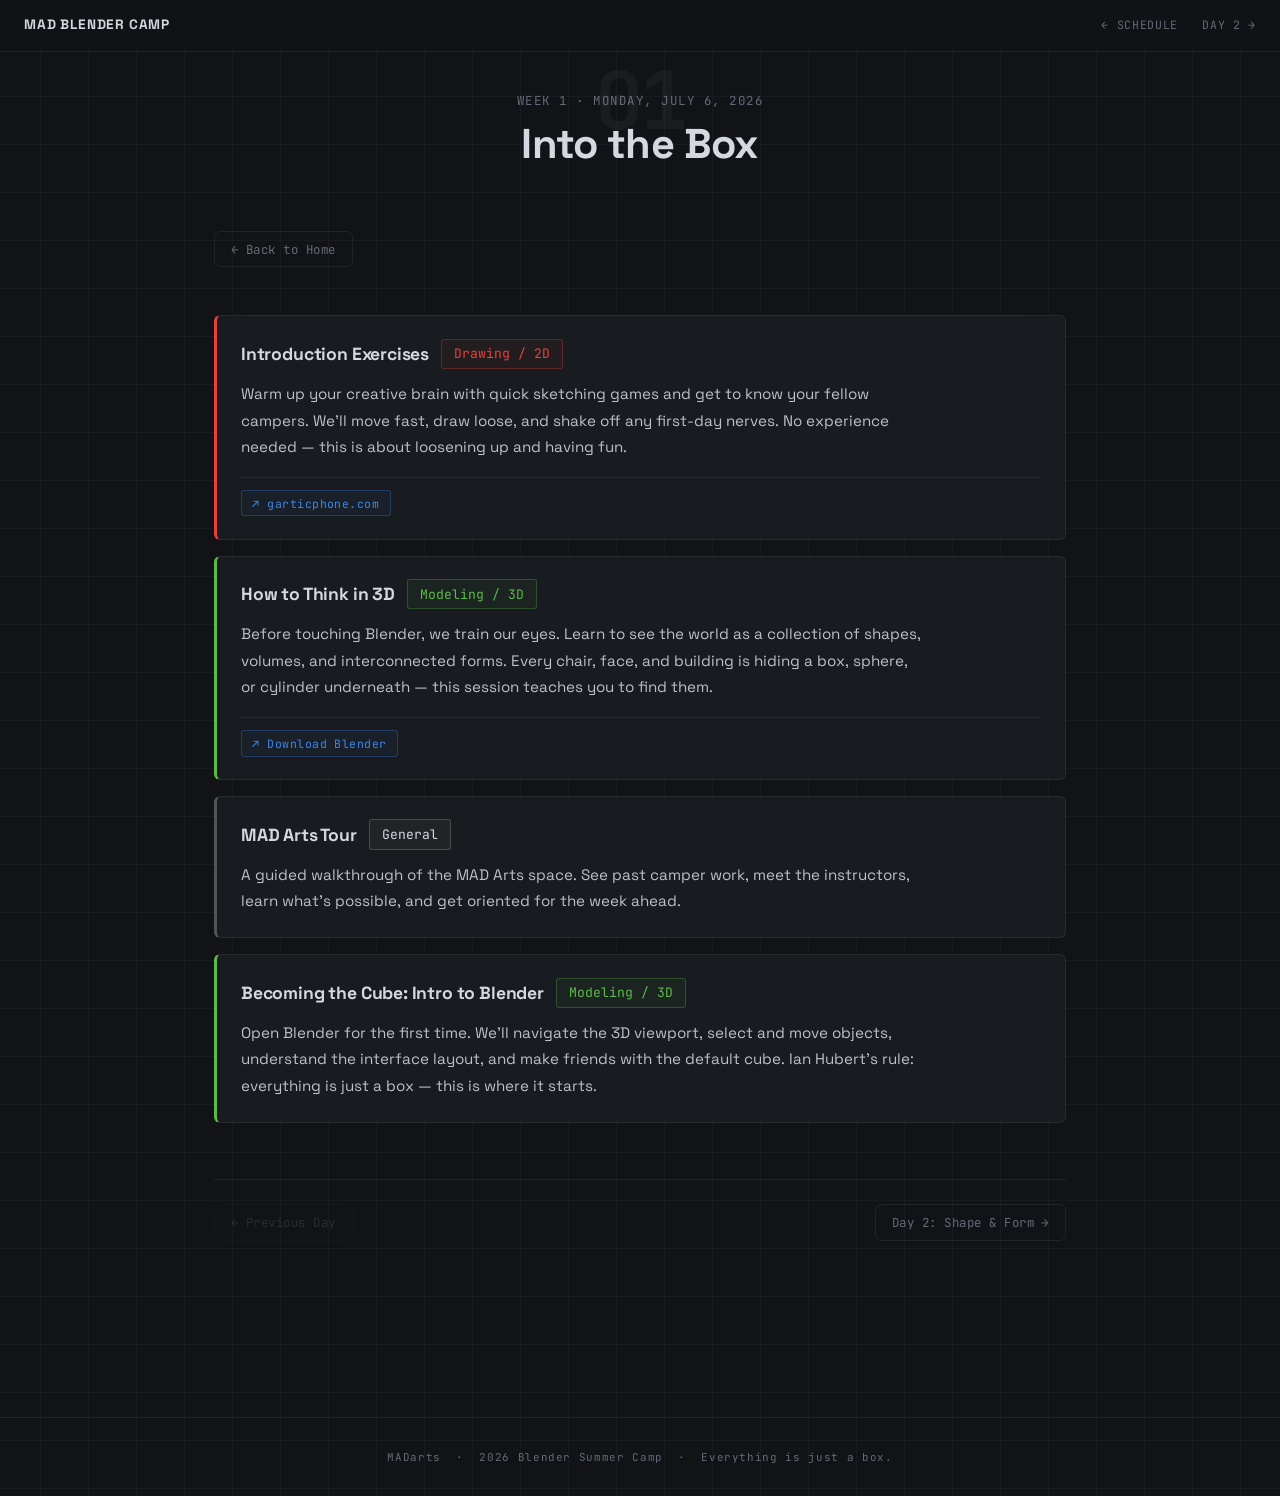
==== day1.html @ 5ea7b48e "Remove header rule, add resource links to day 1 - Remove border-bottom from day-header (was showing " ====
<!DOCTYPE html>
<html lang="en">
<head>
  <meta charset="UTF-8" />
  <meta name="viewport" content="width=device-width, initial-scale=1.0" />
  <title>Day 1 — Into the Box · MAD Blender Camp 2026</title>
  <link rel="preconnect" href="https://fonts.googleapis.com">
  <link rel="preconnect" href="https://fonts.gstatic.com" crossorigin>
  <link rel="stylesheet" href="https://fonts.googleapis.com/css2?family=Space+Grotesk:wght@400;600;700&family=JetBrains+Mono:wght@400;600&display=swap">
  <link rel="stylesheet" href="style.css">
</head>
<body>

<nav>
  <a href="index.html" class="nav-brand">MAD Blender Camp</a>
  <a href="index.html#week1">← Schedule</a>
  <a href="day2.html">Day 2 →</a>
</nav>

<header class="day-header">
  <span class="day-num" aria-hidden="true">01</span>
  <p class="hud-label">Week 1 · Monday, July 6, 2026</p>
  <h1>Into the Box</h1>
</header>

<main>
  <a href="index.html" class="back-btn">← Back to Home</a>
  <div class="session-list">

    <article class="session-detail drawing">
      <div class="session-detail-top">
        <h2 class="session-detail-title">Introduction Exercises</h2>
        <span class="session drawing">Drawing / 2D</span>
      </div>
      <p class="session-detail-desc">
        Warm up your creative brain with quick sketching games and get to know your fellow campers. We'll move fast, draw loose, and shake off any first-day nerves. No experience needed — this is about loosening up and having fun.
      </p>
      <div class="session-links">
        <a href="https://garticphone.com/" target="_blank" rel="noopener noreferrer" class="session-link">↗ garticphone.com</a>
      </div>
    </article>

    <article class="session-detail modeling">
      <div class="session-detail-top">
        <h2 class="session-detail-title">How to Think in 3D</h2>
        <span class="session modeling">Modeling / 3D</span>
      </div>
      <p class="session-detail-desc">
        Before touching Blender, we train our eyes. Learn to see the world as a collection of shapes, volumes, and interconnected forms. Every chair, face, and building is hiding a box, sphere, or cylinder underneath — this session teaches you to find them.
      </p>
      <div class="session-links">
        <a href="https://blender.org/" target="_blank" rel="noopener noreferrer" class="session-link">↗ Download Blender</a>
      </div>
    </article>

    <article class="session-detail other">
      <div class="session-detail-top">
        <h2 class="session-detail-title">MAD Arts Tour</h2>
        <span class="session other">General</span>
      </div>
      <p class="session-detail-desc">
        A guided walkthrough of the MAD Arts space. See past camper work, meet the instructors, learn what's possible, and get oriented for the week ahead.
      </p>
    </article>

    <article class="session-detail modeling">
      <div class="session-detail-top">
        <h2 class="session-detail-title">Becoming the Cube: Intro to Blender</h2>
        <span class="session modeling">Modeling / 3D</span>
      </div>
      <p class="session-detail-desc">
        Open Blender for the first time. We'll navigate the 3D viewport, select and move objects, understand the interface layout, and make friends with the default cube. Ian Hubert's rule: everything is just a box — this is where it starts.
      </p>
    </article>

  </div>

  <div class="day-pagination" aria-label="Day navigation">
    <span class="pg-disabled">← Previous Day</span>
    <a href="day2.html">Day 2: Shape &amp; Form →</a>
  </div>
</main>

<footer>
  MADarts &nbsp;·&nbsp; 2026 Blender Summer Camp &nbsp;·&nbsp; Everything is just a box.
</footer>

</body>
</html>
---- style.css ----
/* ── Design tokens ─────────────────────────────────────────────── */
:root {
  --bg:      #111316;
  --surface: #181b1f;
  --border:  rgba(255,255,255,0.07);
  --text:    #d4d8e0;
  --muted:   #636a78;

  /* Blender axis gizmo colors */
  --x: #e8403a;   /* red   — Drawing / 2D  */
  --y: #5cba47;   /* green — Modeling / 3D */
  --z: #3a86e8;   /* blue  — Animation     */

  --nav-h:  52px;
  --radius: 6px;
  --mono:    'JetBrains Mono', 'Courier New', monospace;
  --display: 'Space Grotesk', system-ui, sans-serif;
}

/* ── Page fade-in ──────────────────────────────────────────────── */
@keyframes page-fade-in {
  from { opacity: 0; transform: translateY(8px); }
  to   { opacity: 1; transform: translateY(0);   }
}

/* ── Reset ─────────────────────────────────────────────────────── */
*, *::before, *::after { box-sizing: border-box; margin: 0; padding: 0; }
html { scroll-behavior: smooth; }
body {
  font-family: var(--display);
  background: var(--bg);
  color: var(--text);
  min-height: 100vh;
  background-image:
    linear-gradient(rgba(255,255,255,0.03) 1px, transparent 1px),
    linear-gradient(90deg, rgba(255,255,255,0.03) 1px, transparent 1px);
  background-size: 48px 48px;
  background-position: center top;
  animation: page-fade-in 0.35s ease both;
}
@media (prefers-reduced-motion: reduce) {
  html { scroll-behavior: auto; }
  body { animation: none; }
}

/* ── Sticky nav ────────────────────────────────────────────────── */
nav {
  position: sticky;
  top: 0;
  z-index: 100;
  height: var(--nav-h);
  background: rgba(17,19,22,0.92);
  backdrop-filter: blur(10px);
  -webkit-backdrop-filter: blur(10px);
  border-bottom: 1px solid var(--border);
  display: flex;
  align-items: center;
  padding: 0 max(1.5rem, env(safe-area-inset-right));
  gap: 1.5rem;
  overflow-x: auto;
}
nav a {
  font-family: var(--mono);
  font-size: 0.72rem;
  letter-spacing: 0.06em;
  text-transform: uppercase;
  color: var(--muted);
  text-decoration: none;
  white-space: nowrap;
  padding: 4px 0;
  border-bottom: 2px solid transparent;
  transition: color 0.15s, border-color 0.15s;
}
nav a:hover, nav a:focus-visible { color: var(--text); outline: none; }
nav a:focus-visible { border-bottom-color: var(--z); }
nav .nav-brand {
  font-family: var(--display);
  font-weight: 700;
  font-size: 0.85rem;
  color: var(--text);
  margin-right: auto;
  white-space: nowrap;
  text-decoration: none;
}

/* ── Layout wrapper ────────────────────────────────────────────── */
main {
  max-width: 900px;
  margin: 0 auto;
  padding: 0 1.5rem 6rem;
}

/* ── HUD label ─────────────────────────────────────────────────── */
.hud-label {
  font-family: var(--mono);
  font-size: 0.78rem;
  letter-spacing: 0.12em;
  text-transform: uppercase;
  color: var(--muted);
}

/* ── INDEX: Hero / Header ──────────────────────────────────────── */
header.index-header {
  display: flex;
  flex-direction: column;
  align-items: center;
  text-align: center;
  padding: 2rem 1rem 3rem;
  gap: 1.25rem;
}
h1 {
  font-family: var(--display);
  font-size: clamp(1.8rem, 5vw, 3rem);
  font-weight: 700;
  line-height: 1.1;
  letter-spacing: -0.02em;
}
h1 span.accent-x { color: var(--x); }
h1 span.accent-y { color: var(--y); }
h1 span.accent-z { color: var(--z); }

/* ── Wireframe cube ────────────────────────────────────────────── */
.cube-wrap {
  width: 88px;
  height: 88px;
  perspective: 280px;
  margin: 0 0 2rem 0;
}
.cube {
  width: 100%;
  height: 100%;
  transform-style: preserve-3d;
  animation: spin-cube 8s linear infinite;
}
@media (prefers-reduced-motion: reduce) {
  .cube { animation: none; transform: rotateX(-20deg) rotateY(30deg); }
}
@keyframes spin-cube {
  0%   { transform: rotateX(-20deg) rotateY(0deg); }
  100% { transform: rotateX(-20deg) rotateY(360deg); }
}
.face {
  position: absolute;
  width: 100%;
  height: 100%;
  border: 3px solid;
  background: transparent;
}
.face-front  { transform: translateZ(44px);              border-color: rgba(58,134,232,0.85); }
.face-back   { transform: translateZ(-44px) rotateY(180deg); border-color: rgba(58,134,232,0.5);  }
.face-left   { transform: translateX(-44px) rotateY(-90deg); border-color: rgba(232,64,58,0.85);  }
.face-right  { transform: translateX(44px)  rotateY(90deg);  border-color: rgba(232,64,58,0.5);   }
.face-top    { transform: translateY(-44px) rotateX(90deg);  border-color: rgba(92,186,71,0.85);  }
.face-bottom { transform: translateY(44px)  rotateX(-90deg); border-color: rgba(92,186,71,0.5);   }

/* ── Legend / axis key ─────────────────────────────────────────── */
.legend {
  display: flex;
  gap: 1.25rem;
  flex-wrap: wrap;
  justify-content: center;
  margin-top: 0.5rem;
}
.legend-item {
  display: flex;
  align-items: center;
  gap: 0.4rem;
  font-family: var(--mono);
  font-size: 0.68rem;
  letter-spacing: 0.06em;
  color: var(--muted);
}
.dot { width: 8px; height: 8px; border-radius: 50%; flex-shrink: 0; }
.dot-x { background: var(--x); }
.dot-y { background: var(--y); }
.dot-z { background: var(--z); }
.dot-w { background: var(--text); }

/* ── Sections ──────────────────────────────────────────────────── */
section {
  scroll-margin-top: calc(var(--nav-h) + 1rem);
  margin-top: 3.5rem;
}
.section-header {
  display: flex;
  align-items: baseline;
  gap: 1rem;
  margin-bottom: 1.5rem;
  border-bottom: 1px solid var(--border);
  padding-bottom: 0.75rem;
}
.section-header h2 {
  font-size: 1.5rem;
  font-weight: 700;
  letter-spacing: -0.01em;
}
.section-header .hud-label { margin-left: auto; }

/* ── Important links ───────────────────────────────────────────── */
.links-grid {
  display: grid;
  grid-template-columns: repeat(auto-fill, minmax(180px, 1fr));
  gap: 0.75rem;
}
.link-card {
  display: flex;
  flex-direction: column;
  gap: 0.3rem;
  padding: 1rem 1.1rem;
  background: var(--surface);
  border: 1px solid var(--border);
  border-radius: var(--radius);
  text-decoration: none;
  color: var(--text);
  transition: border-color 0.15s, transform 0.15s;
}
.link-card:hover { border-color: rgba(255,255,255,0.18); transform: translateY(-2px); }
.link-card:focus-visible { outline: 2px solid var(--z); outline-offset: 2px; }
.link-card .link-icon  { font-size: 1.3rem; line-height: 1; }
.link-card .link-title { font-size: 1rem; font-weight: 600; }
.link-card .link-desc  { font-family: var(--mono); font-size: 0.75rem; color: var(--muted); letter-spacing: 0.04em; }

/* ── Day list (index) ──────────────────────────────────────────── */
.days-list {
  counter-reset: day-counter;
  display: flex;
  flex-direction: column;
  gap: 1rem;
  list-style: none;
}
.day-block {
  counter-increment: day-counter;
  background: var(--surface);
  border: 1px solid var(--border);
  border-radius: var(--radius);
  position: relative;
  overflow: hidden;
  transition: border-color 0.2s, transform 0.2s;
}
.day-block:hover {
  border-color: rgba(255,255,255,0.22);
  transform: translateY(-2px);
}
.day-block::before {
  content: counter(day-counter, decimal-leading-zero);
  position: absolute;
  right: 1.1rem;
  top: 1rem;
  font-family: var(--mono);
  font-size: 2rem;
  font-weight: 600;
  color: rgba(255,255,255,0.04);
  line-height: 1;
  pointer-events: none;
  z-index: 0;
}
.day-block::after {
  content: '';
  position: absolute;
  left: 0; top: 0; bottom: 0;
  width: 3px;
  background: var(--border);
}

/* ── Day card link ─────────────────────────────────────────────── */
.day-card-link {
  display: block;
  padding: 1.1rem 1.25rem;
  color: inherit;
  text-decoration: none;
  position: relative;
  z-index: 1;
}
.day-meta {
  font-family: var(--mono);
  font-size: 0.8rem;
  letter-spacing: 0.08em;
  color: var(--muted);
  text-transform: uppercase;
  margin-bottom: 0.5rem;
}
.day-title {
  font-size: 1.2rem;
  font-weight: 700;
  margin-bottom: 0.9rem;
  letter-spacing: -0.01em;
}
.day-go {
  display: inline-block;
  margin-top: 0.85rem;
  font-family: var(--mono);
  font-size: 0.7rem;
  letter-spacing: 0.08em;
  text-transform: uppercase;
  color: var(--muted);
  transition: color 0.15s;
}
.day-card-link:hover .day-go { color: var(--text); }

/* ── Session pills ─────────────────────────────────────────────── */
.sessions { display: flex; flex-wrap: wrap; gap: 0.4rem; }
.session {
  display: inline-flex;
  align-items: center;
  font-family: var(--mono);
  font-size: 0.82rem;
  padding: 0.35rem 0.75rem;
  border-radius: 3px;
  border: 1px solid;
}
.session.drawing  { color: var(--x); border-color: rgba(232,64,58,0.3);  background: rgba(232,64,58,0.06);  }
.session.modeling { color: var(--y); border-color: rgba(92,186,71,0.3);  background: rgba(92,186,71,0.06);  }
.session.animation{ color: var(--z); border-color: rgba(58,134,232,0.3); background: rgba(58,134,232,0.06); }
.session.other    { color: var(--text); border-color: rgba(255,255,255,0.18); background: rgba(255,255,255,0.04); }

/* ── Week 2 placeholder ────────────────────────────────────────── */
.placeholder-card {
  border: 1px dashed rgba(255,255,255,0.12);
  border-radius: var(--radius);
  padding: 2.5rem;
  text-align: center;
  color: var(--muted);
}
.placeholder-card p {
  font-family: var(--mono);
  font-size: 0.8rem;
  letter-spacing: 0.06em;
}

/* ── Footer ────────────────────────────────────────────────────── */
footer {
  margin-top: 5rem;
  padding: 2rem 1.5rem;
  border-top: 1px solid var(--border);
  text-align: center;
  font-family: var(--mono);
  font-size: 0.68rem;
  color: var(--muted);
  letter-spacing: 0.06em;
}

/* ── DAY DETAIL: header ────────────────────────────────────────── */
header.day-header {
  display: flex;
  flex-direction: column;
  align-items: center;
  text-align: center;
  padding: 2.5rem 1rem 2.5rem;
  gap: 0.75rem;
}
.day-header h1 {
  font-size: clamp(1.8rem, 5vw, 2.6rem);
}
.day-header .day-num {
  font-family: var(--mono);
  font-size: 5rem;
  font-weight: 700;
  line-height: 1;
  color: rgba(255,255,255,0.04);
  letter-spacing: -0.04em;
  position: absolute;
  top: 0.5rem;
  left: 50%;
  transform: translateX(-50%);
  pointer-events: none;
  white-space: nowrap;
}
header.day-header { position: relative; overflow: hidden; }

/* ── DAY DETAIL: session blocks ────────────────────────────────── */
.session-list {
  display: flex;
  flex-direction: column;
  gap: 1rem;
  margin-top: 2.5rem;
}
.session-detail {
  background: var(--surface);
  border: 1px solid var(--border);
  border-left: 3px solid var(--border);
  border-radius: var(--radius);
  padding: 1.4rem 1.5rem;
  display: flex;
  flex-direction: column;
  gap: 0.75rem;
}
.session-detail.drawing   { border-left-color: var(--x); }
.session-detail.modeling  { border-left-color: var(--y); }
.session-detail.animation { border-left-color: var(--z); }
.session-detail.other     { border-left-color: rgba(255,255,255,0.25); }

.session-detail-top {
  display: flex;
  align-items: center;
  gap: 0.75rem;
  flex-wrap: wrap;
}
.session-detail-title {
  font-size: 1.1rem;
  font-weight: 700;
  letter-spacing: -0.01em;
}
.session-detail-desc {
  font-size: 0.95rem;
  line-height: 1.75;
  color: var(--text);
  opacity: 0.88;
  max-width: 68ch;
}

/* ── Back to home button ───────────────────────────────────────── */
.back-btn {
  display: inline-block;
  font-family: var(--mono);
  font-size: 0.78rem;
  letter-spacing: 0.04em;
  color: var(--muted);
  text-decoration: none;
  padding: 0.55rem 1rem;
  border: 1px solid var(--border);
  border-radius: var(--radius);
  margin-top: 1.5rem;
  margin-bottom: 0.5rem;
  transition: color 0.15s, border-color 0.15s;
}
.back-btn:hover { color: var(--text); border-color: rgba(255,255,255,0.2); }
.back-btn:focus-visible { outline: 2px solid var(--z); outline-offset: 2px; }

/* ── Session resource links ────────────────────────────────────── */
.session-links {
  display: flex;
  flex-wrap: wrap;
  gap: 0.5rem;
  padding-top: 0.75rem;
  border-top: 1px solid var(--border);
  margin-top: 0.25rem;
}
.session-link {
  display: inline-flex;
  align-items: center;
  gap: 0.3rem;
  font-family: var(--mono);
  font-size: 0.72rem;
  letter-spacing: 0.04em;
  color: var(--z);
  text-decoration: none;
  padding: 0.3rem 0.65rem;
  border: 1px solid rgba(58,134,232,0.3);
  border-radius: 3px;
  background: rgba(58,134,232,0.05);
  transition: border-color 0.15s, background 0.15s;
}
.session-link:hover {
  border-color: rgba(58,134,232,0.6);
  background: rgba(58,134,232,0.12);
}
.session-link:focus-visible { outline: 2px solid var(--z); outline-offset: 2px; }

/* ── DAY DETAIL: prev/next pagination ─────────────────────────── */
.day-pagination {
  display: flex;
  justify-content: space-between;
  align-items: center;
  margin-top: 3.5rem;
  padding-top: 1.5rem;
  border-top: 1px solid var(--border);
  gap: 1rem;
}
.day-pagination a, .pg-disabled {
  font-family: var(--mono);
  font-size: 0.78rem;
  letter-spacing: 0.04em;
  padding: 0.55rem 1rem;
  border: 1px solid var(--border);
  border-radius: var(--radius);
  text-decoration: none;
  color: var(--muted);
  transition: color 0.15s, border-color 0.15s;
}
.day-pagination a:hover { color: var(--text); border-color: rgba(255,255,255,0.2); }
.day-pagination a:focus-visible { outline: 2px solid var(--z); outline-offset: 2px; }
.pg-disabled { opacity: 0.3; cursor: default; }

/* ── Responsive ────────────────────────────────────────────────── */
@media (max-width: 600px) {
  nav { gap: 1rem; }
  .links-grid { grid-template-columns: 1fr 1fr; }
  .day-pagination { flex-direction: column; align-items: stretch; text-align: center; }
}
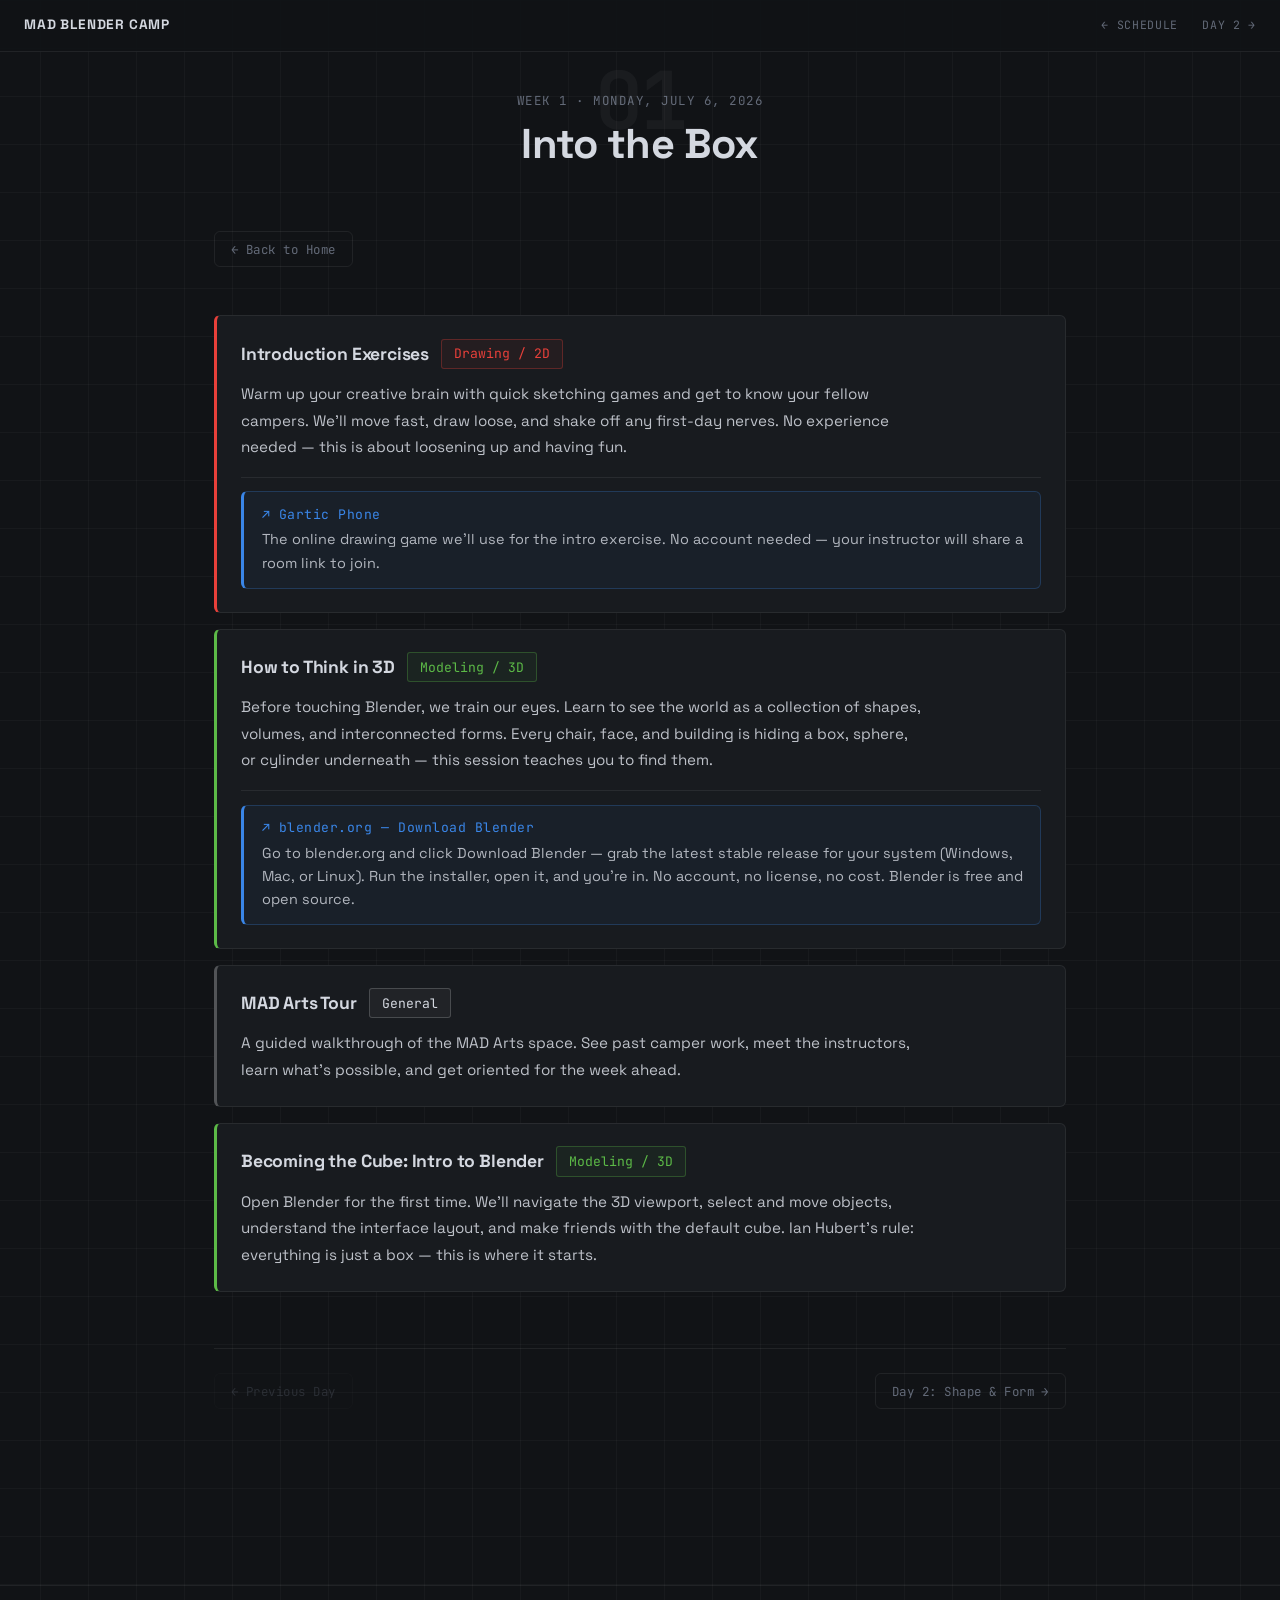
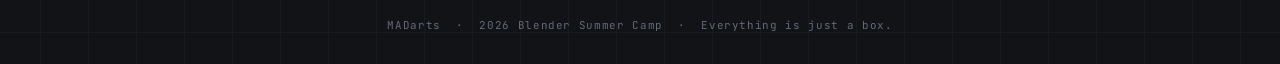
==== commit 2fbf138e: "Expand session links into cards with descriptions - Redesign session-link as a left-bordered card wi" ====
--- a/day1.html
+++ b/day1.html
@@ -36,7 +36,10 @@
         Warm up your creative brain with quick sketching games and get to know your fellow campers. We'll move fast, draw loose, and shake off any first-day nerves. No experience needed — this is about loosening up and having fun.
       </p>
       <div class="session-links">
-        <a href="https://garticphone.com/" target="_blank" rel="noopener noreferrer" class="session-link">↗ garticphone.com</a>
+        <a href="https://garticphone.com/" target="_blank" rel="noopener noreferrer" class="session-link">
+          <span class="session-link-title">↗ Gartic Phone</span>
+          <span class="session-link-desc">The online drawing game we'll use for the intro exercise. No account needed — your instructor will share a room link to join.</span>
+        </a>
       </div>
     </article>
 
@@ -49,7 +52,10 @@
         Before touching Blender, we train our eyes. Learn to see the world as a collection of shapes, volumes, and interconnected forms. Every chair, face, and building is hiding a box, sphere, or cylinder underneath — this session teaches you to find them.
       </p>
       <div class="session-links">
-        <a href="https://blender.org/" target="_blank" rel="noopener noreferrer" class="session-link">↗ Download Blender</a>
+        <a href="https://blender.org/" target="_blank" rel="noopener noreferrer" class="session-link">
+          <span class="session-link-title">↗ blender.org — Download Blender</span>
+          <span class="session-link-desc">Go to blender.org and click Download Blender — grab the latest stable release for your system (Windows, Mac, or Linux). Run the installer, open it, and you're in. No account, no license, no cost. Blender is free and open source.</span>
+        </a>
       </div>
     </article>
 
--- a/style.css
+++ b/style.css
@@ -429,32 +429,42 @@
 /* ── Session resource links ────────────────────────────────────── */
 .session-links {
   display: flex;
-  flex-wrap: wrap;
-  gap: 0.5rem;
-  padding-top: 0.75rem;
+  flex-direction: column;
+  gap: 0.6rem;
+  padding-top: 0.85rem;
   border-top: 1px solid var(--border);
   margin-top: 0.25rem;
 }
 .session-link {
-  display: inline-flex;
-  align-items: center;
-  gap: 0.3rem;
-  font-family: var(--mono);
-  font-size: 0.72rem;
+  display: flex;
+  flex-direction: column;
+  gap: 0.35rem;
+  text-decoration: none;
+  padding: 0.85rem 1rem 0.85rem 1.1rem;
+  border: 1px solid rgba(58,134,232,0.25);
+  border-left: 3px solid var(--z);
+  border-radius: var(--radius);
+  background: rgba(58,134,232,0.05);
+  transition: border-color 0.15s, background 0.15s;
+}
+.session-link:hover {
+  border-color: rgba(58,134,232,0.5);
+  background: rgba(58,134,232,0.1);
+}
+.session-link:focus-visible { outline: 2px solid var(--z); outline-offset: 2px; }
+.session-link-title {
+  font-family: var(--mono);
+  font-size: 0.82rem;
   letter-spacing: 0.04em;
   color: var(--z);
-  text-decoration: none;
-  padding: 0.3rem 0.65rem;
-  border: 1px solid rgba(58,134,232,0.3);
-  border-radius: 3px;
-  background: rgba(58,134,232,0.05);
-  transition: border-color 0.15s, background 0.15s;
-}
-.session-link:hover {
-  border-color: rgba(58,134,232,0.6);
-  background: rgba(58,134,232,0.12);
-}
-.session-link:focus-visible { outline: 2px solid var(--z); outline-offset: 2px; }
+}
+.session-link-desc {
+  font-family: var(--display);
+  font-size: 0.9rem;
+  line-height: 1.6;
+  color: var(--text);
+  opacity: 0.82;
+}
 
 /* ── DAY DETAIL: prev/next pagination ─────────────────────────── */
 .day-pagination {
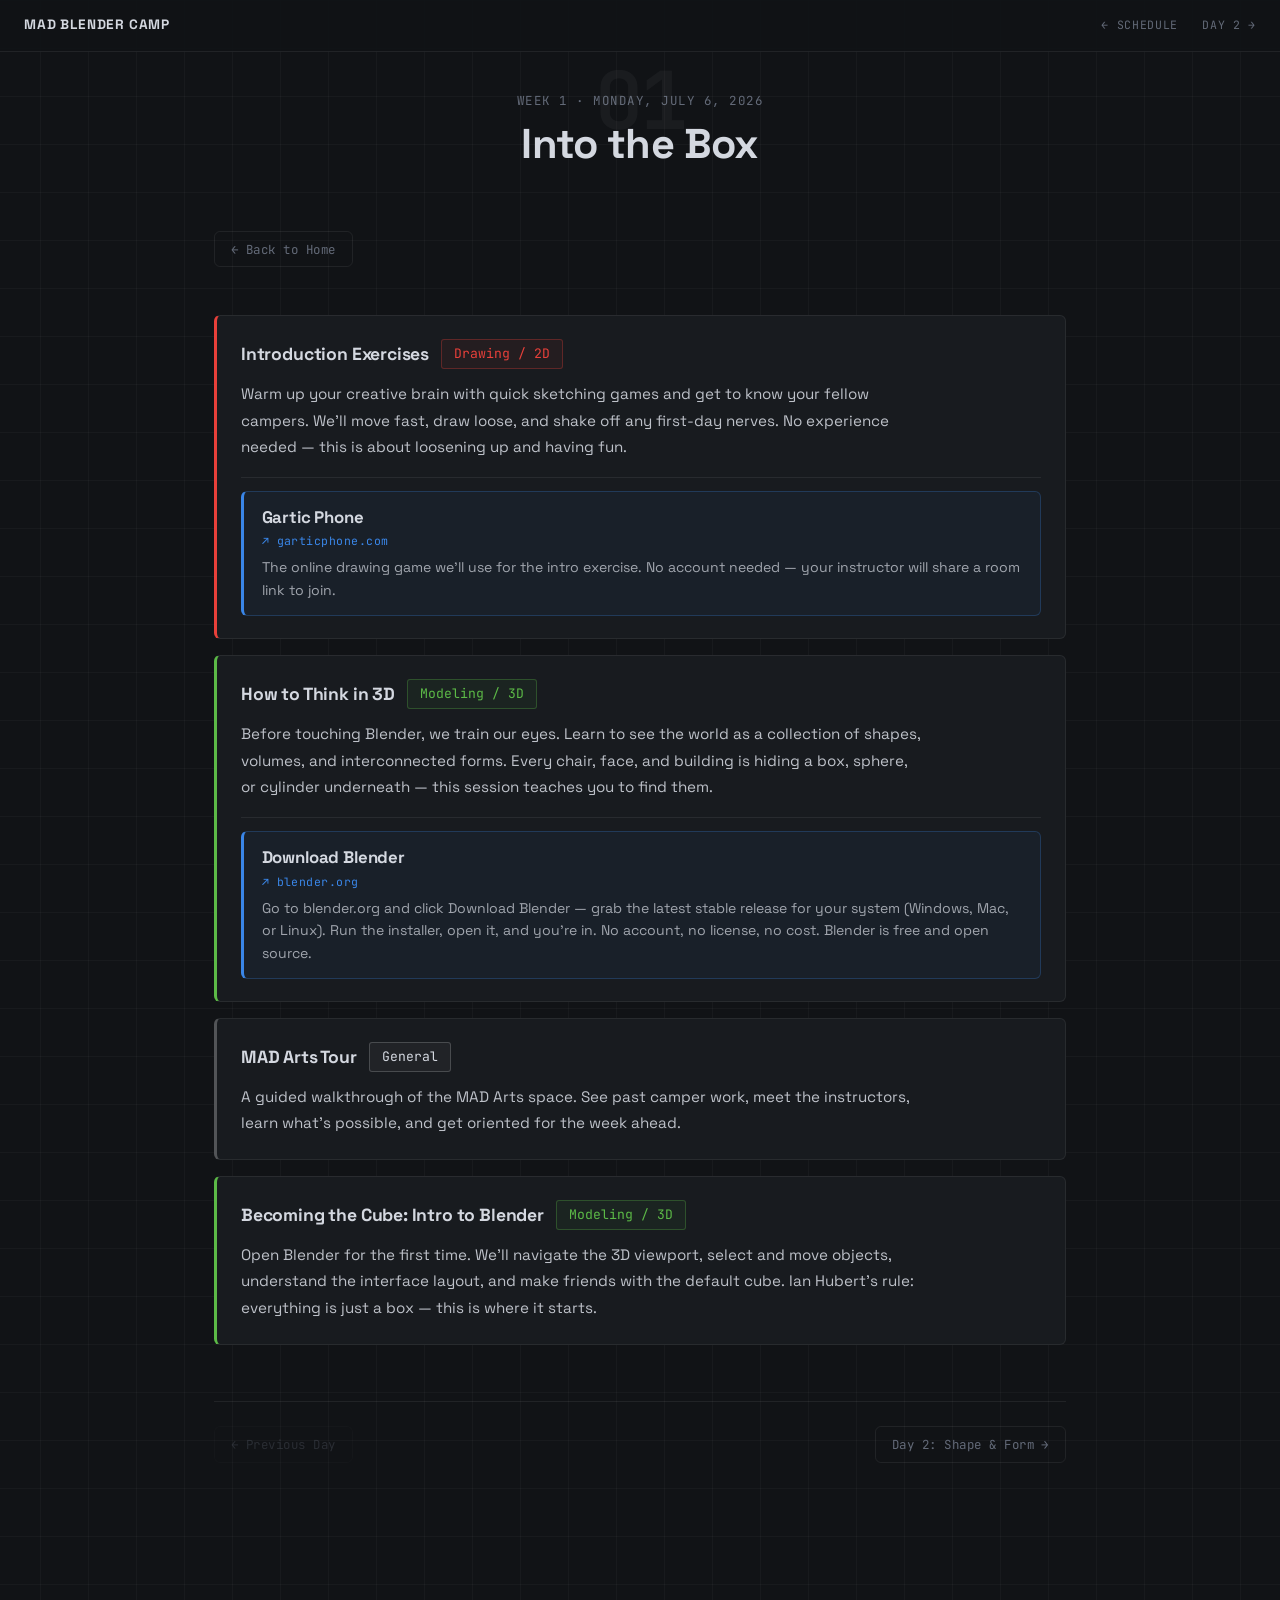
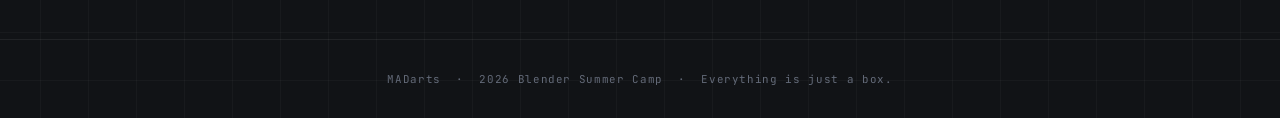
==== commit 6019f891: "Fix link card hierarchy: bold name, mono URL, body desc Co-Authored-By: Claude Sonnet 4.6 <noreply@a" ====
--- a/day1.html
+++ b/day1.html
@@ -37,7 +37,8 @@
       </p>
       <div class="session-links">
         <a href="https://garticphone.com/" target="_blank" rel="noopener noreferrer" class="session-link">
-          <span class="session-link-title">↗ Gartic Phone</span>
+          <span class="session-link-name">Gartic Phone</span>
+          <span class="session-link-url">↗ garticphone.com</span>
           <span class="session-link-desc">The online drawing game we'll use for the intro exercise. No account needed — your instructor will share a room link to join.</span>
         </a>
       </div>
@@ -53,7 +54,8 @@
       </p>
       <div class="session-links">
         <a href="https://blender.org/" target="_blank" rel="noopener noreferrer" class="session-link">
-          <span class="session-link-title">↗ blender.org — Download Blender</span>
+          <span class="session-link-name">Download Blender</span>
+          <span class="session-link-url">↗ blender.org</span>
           <span class="session-link-desc">Go to blender.org and click Download Blender — grab the latest stable release for your system (Windows, Mac, or Linux). Run the installer, open it, and you're in. No account, no license, no cost. Blender is free and open source.</span>
         </a>
       </div>
--- a/style.css
+++ b/style.css
@@ -452,18 +452,25 @@
   background: rgba(58,134,232,0.1);
 }
 .session-link:focus-visible { outline: 2px solid var(--z); outline-offset: 2px; }
-.session-link-title {
-  font-family: var(--mono);
-  font-size: 0.82rem;
+.session-link-name {
+  font-family: var(--display);
+  font-size: 1.05rem;
+  font-weight: 700;
+  color: var(--text);
+  letter-spacing: -0.01em;
+}
+.session-link-url {
+  font-family: var(--mono);
+  font-size: 0.72rem;
   letter-spacing: 0.04em;
   color: var(--z);
+  margin-bottom: 0.15rem;
 }
 .session-link-desc {
-  font-family: var(--display);
-  font-size: 0.9rem;
+  font-size: 0.88rem;
   line-height: 1.6;
   color: var(--text);
-  opacity: 0.82;
+  opacity: 0.72;
 }
 
 /* ── DAY DETAIL: prev/next pagination ─────────────────────────── */
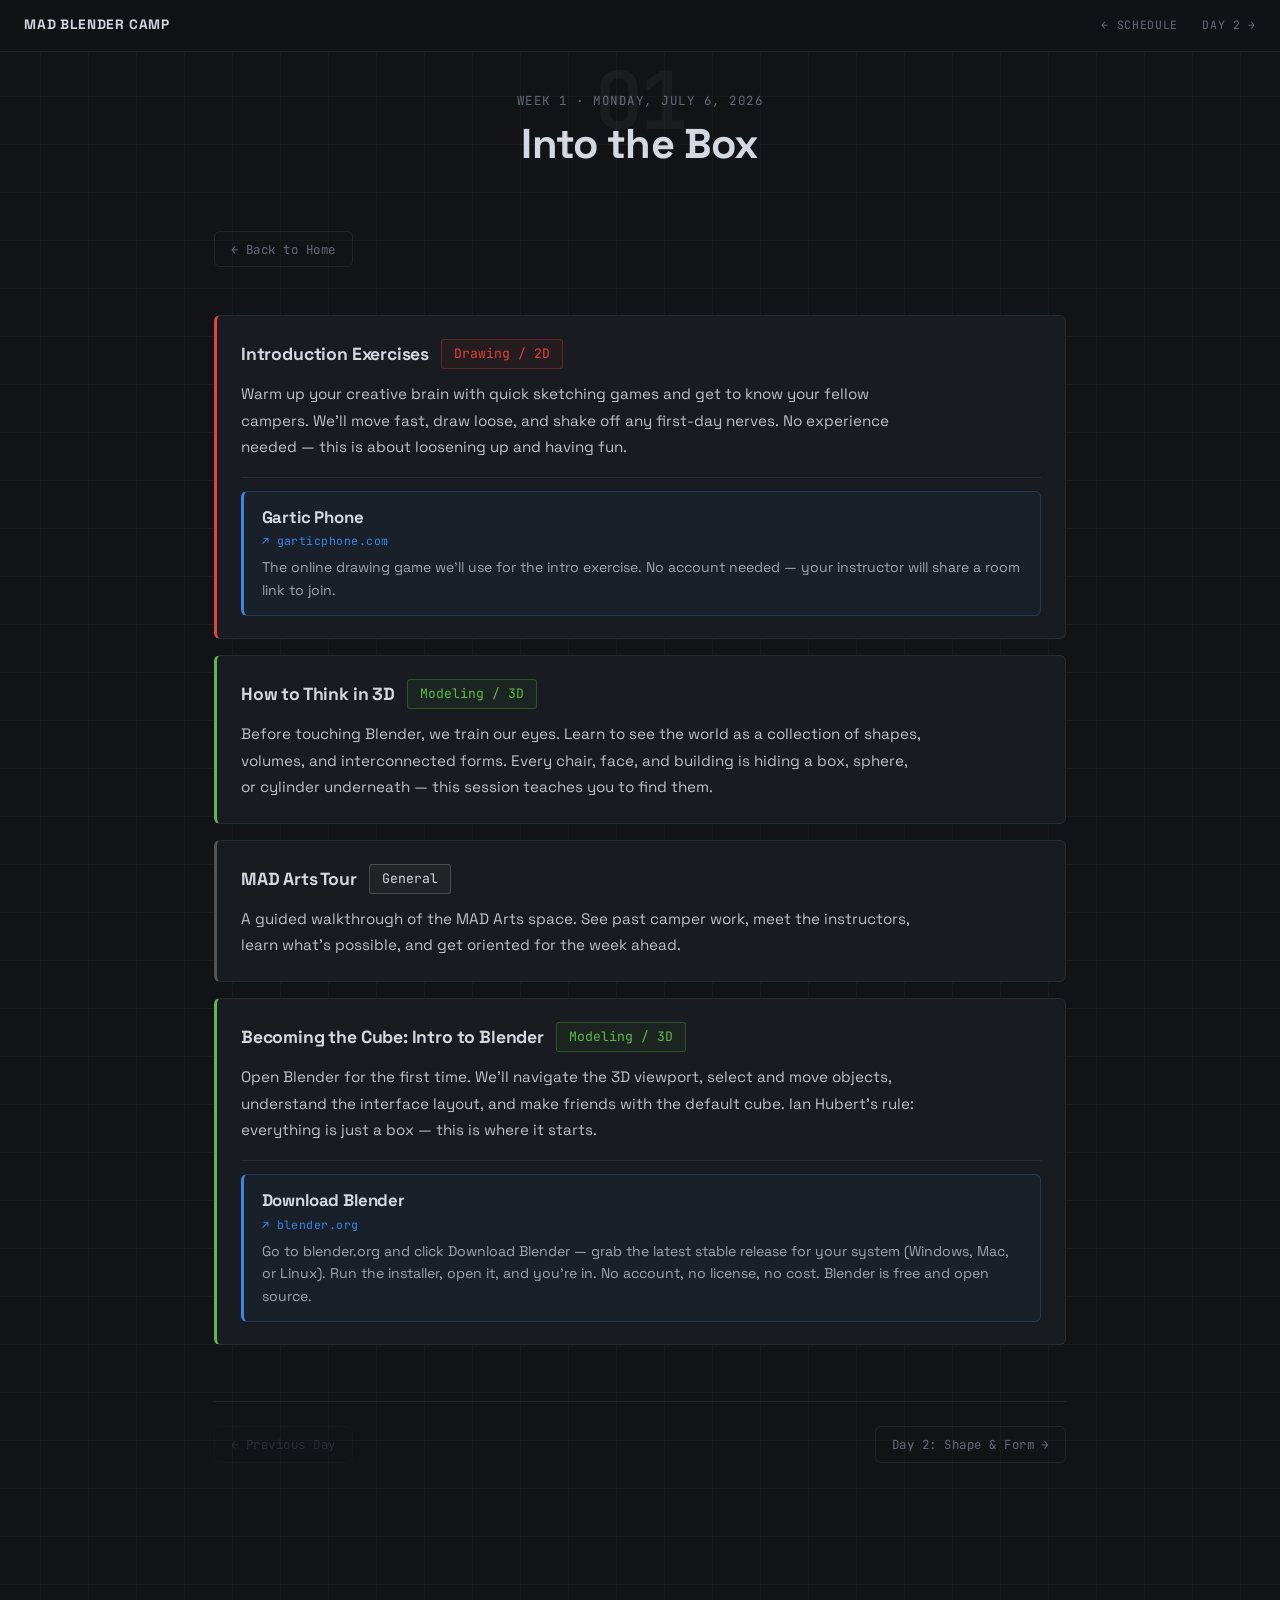
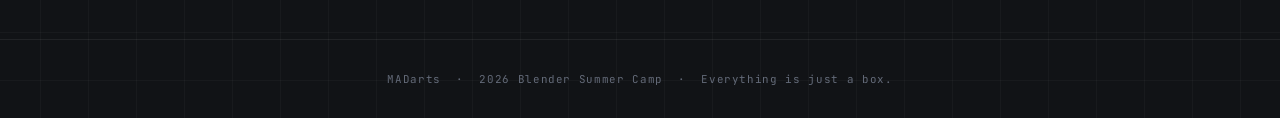
==== commit 0035fd71: "Move Blender download link to Becoming the Cube section Co-Authored-By: Claude Sonnet 4.6 <noreply@a" ====
--- a/day1.html
+++ b/day1.html
@@ -52,13 +52,6 @@
       <p class="session-detail-desc">
         Before touching Blender, we train our eyes. Learn to see the world as a collection of shapes, volumes, and interconnected forms. Every chair, face, and building is hiding a box, sphere, or cylinder underneath — this session teaches you to find them.
       </p>
-      <div class="session-links">
-        <a href="https://blender.org/" target="_blank" rel="noopener noreferrer" class="session-link">
-          <span class="session-link-name">Download Blender</span>
-          <span class="session-link-url">↗ blender.org</span>
-          <span class="session-link-desc">Go to blender.org and click Download Blender — grab the latest stable release for your system (Windows, Mac, or Linux). Run the installer, open it, and you're in. No account, no license, no cost. Blender is free and open source.</span>
-        </a>
-      </div>
     </article>
 
     <article class="session-detail other">
@@ -79,6 +72,13 @@
       <p class="session-detail-desc">
         Open Blender for the first time. We'll navigate the 3D viewport, select and move objects, understand the interface layout, and make friends with the default cube. Ian Hubert's rule: everything is just a box — this is where it starts.
       </p>
+      <div class="session-links">
+        <a href="https://blender.org/" target="_blank" rel="noopener noreferrer" class="session-link">
+          <span class="session-link-name">Download Blender</span>
+          <span class="session-link-url">↗ blender.org</span>
+          <span class="session-link-desc">Go to blender.org and click Download Blender — grab the latest stable release for your system (Windows, Mac, or Linux). Run the installer, open it, and you're in. No account, no license, no cost. Blender is free and open source.</span>
+        </a>
+      </div>
     </article>
 
   </div>
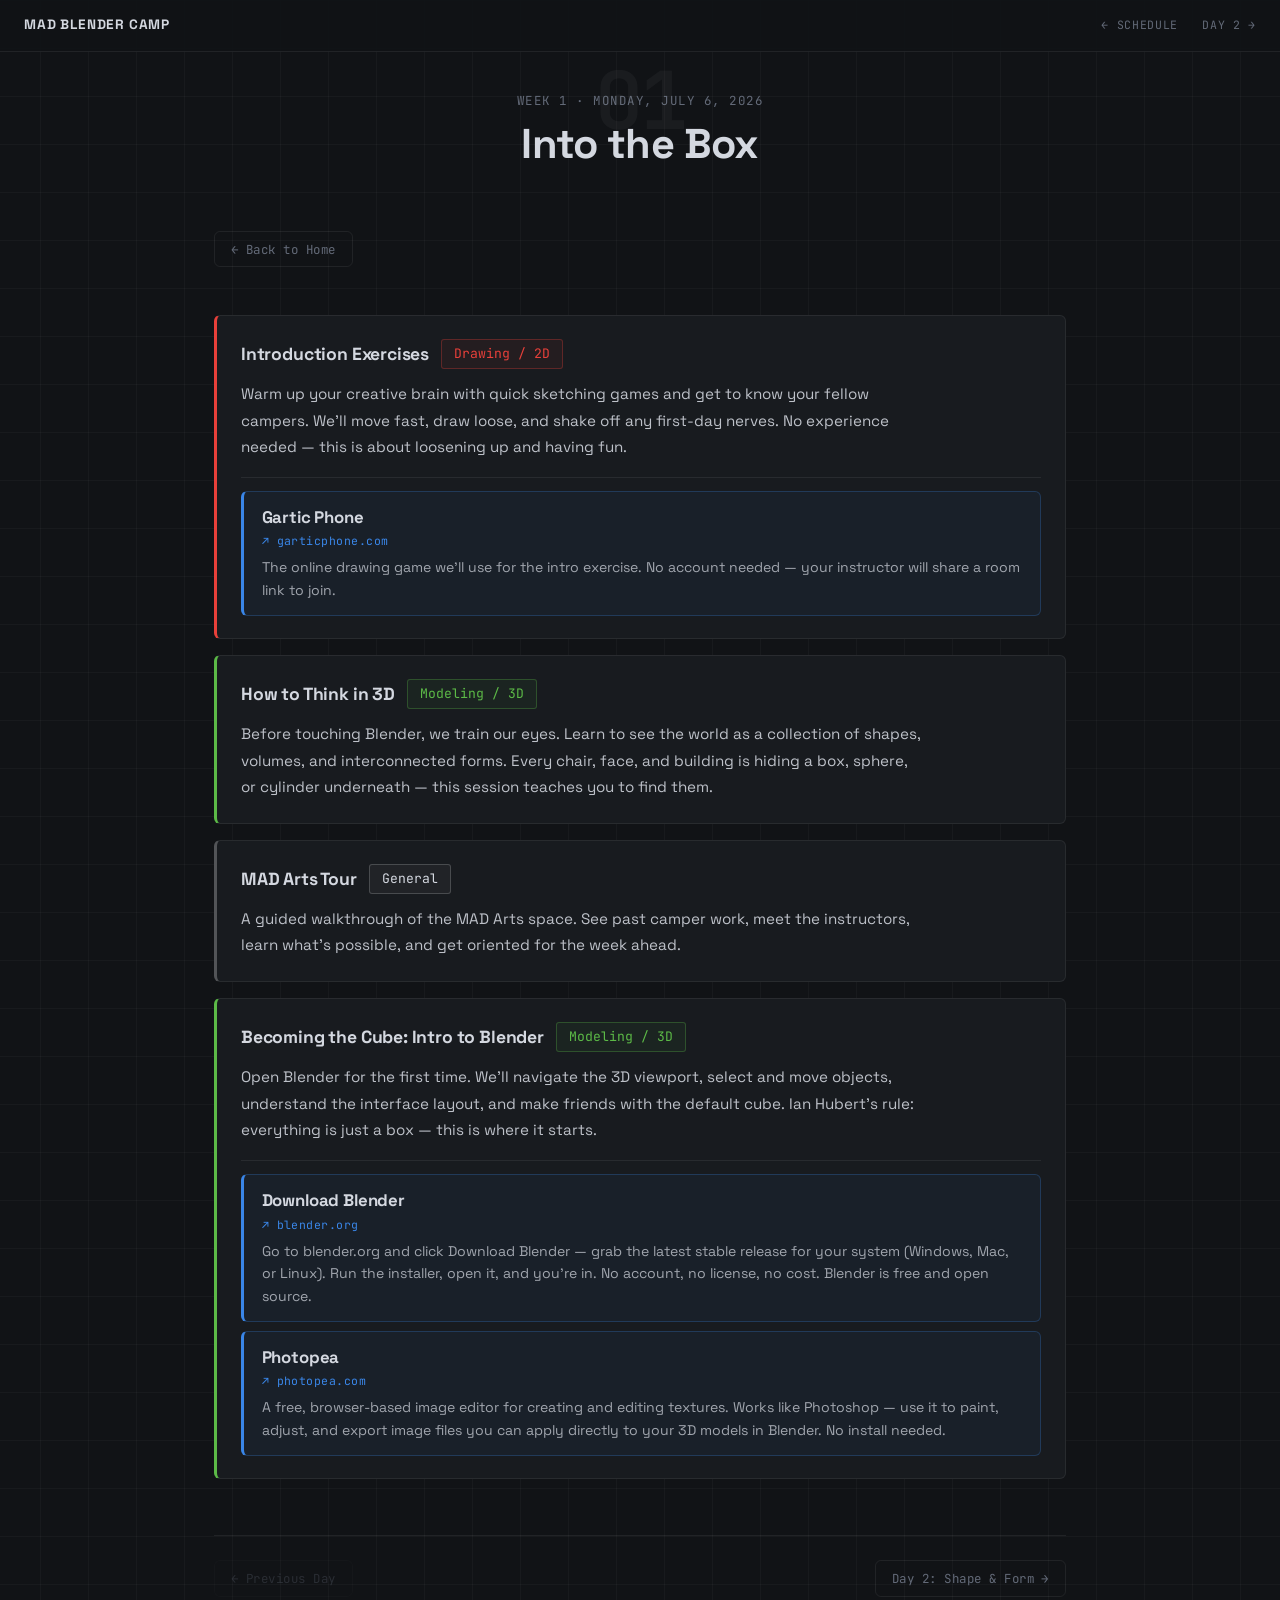
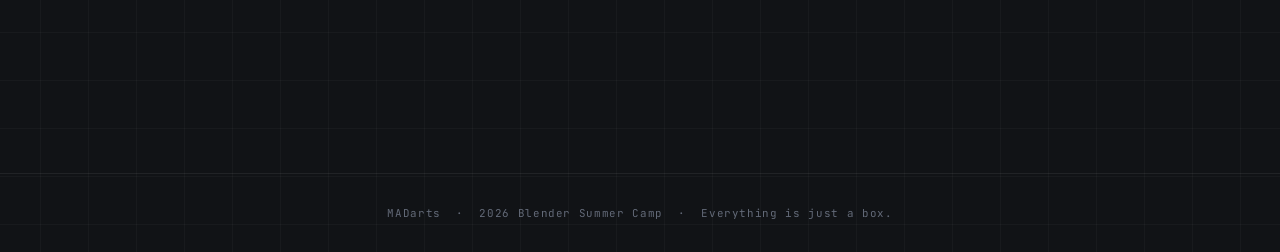
==== commit d33ea05d: "Add Photopea link to Becoming the Cube section on Day 1" ====
--- a/day1.html
+++ b/day1.html
@@ -78,6 +78,11 @@
           <span class="session-link-url">↗ blender.org</span>
           <span class="session-link-desc">Go to blender.org and click Download Blender — grab the latest stable release for your system (Windows, Mac, or Linux). Run the installer, open it, and you're in. No account, no license, no cost. Blender is free and open source.</span>
         </a>
+        <a href="https://www.photopea.com/" target="_blank" rel="noopener noreferrer" class="session-link">
+          <span class="session-link-name">Photopea</span>
+          <span class="session-link-url">↗ photopea.com</span>
+          <span class="session-link-desc">A free, browser-based image editor for creating and editing textures. Works like Photoshop — use it to paint, adjust, and export image files you can apply directly to your 3D models in Blender. No install needed.</span>
+        </a>
       </div>
     </article>
 
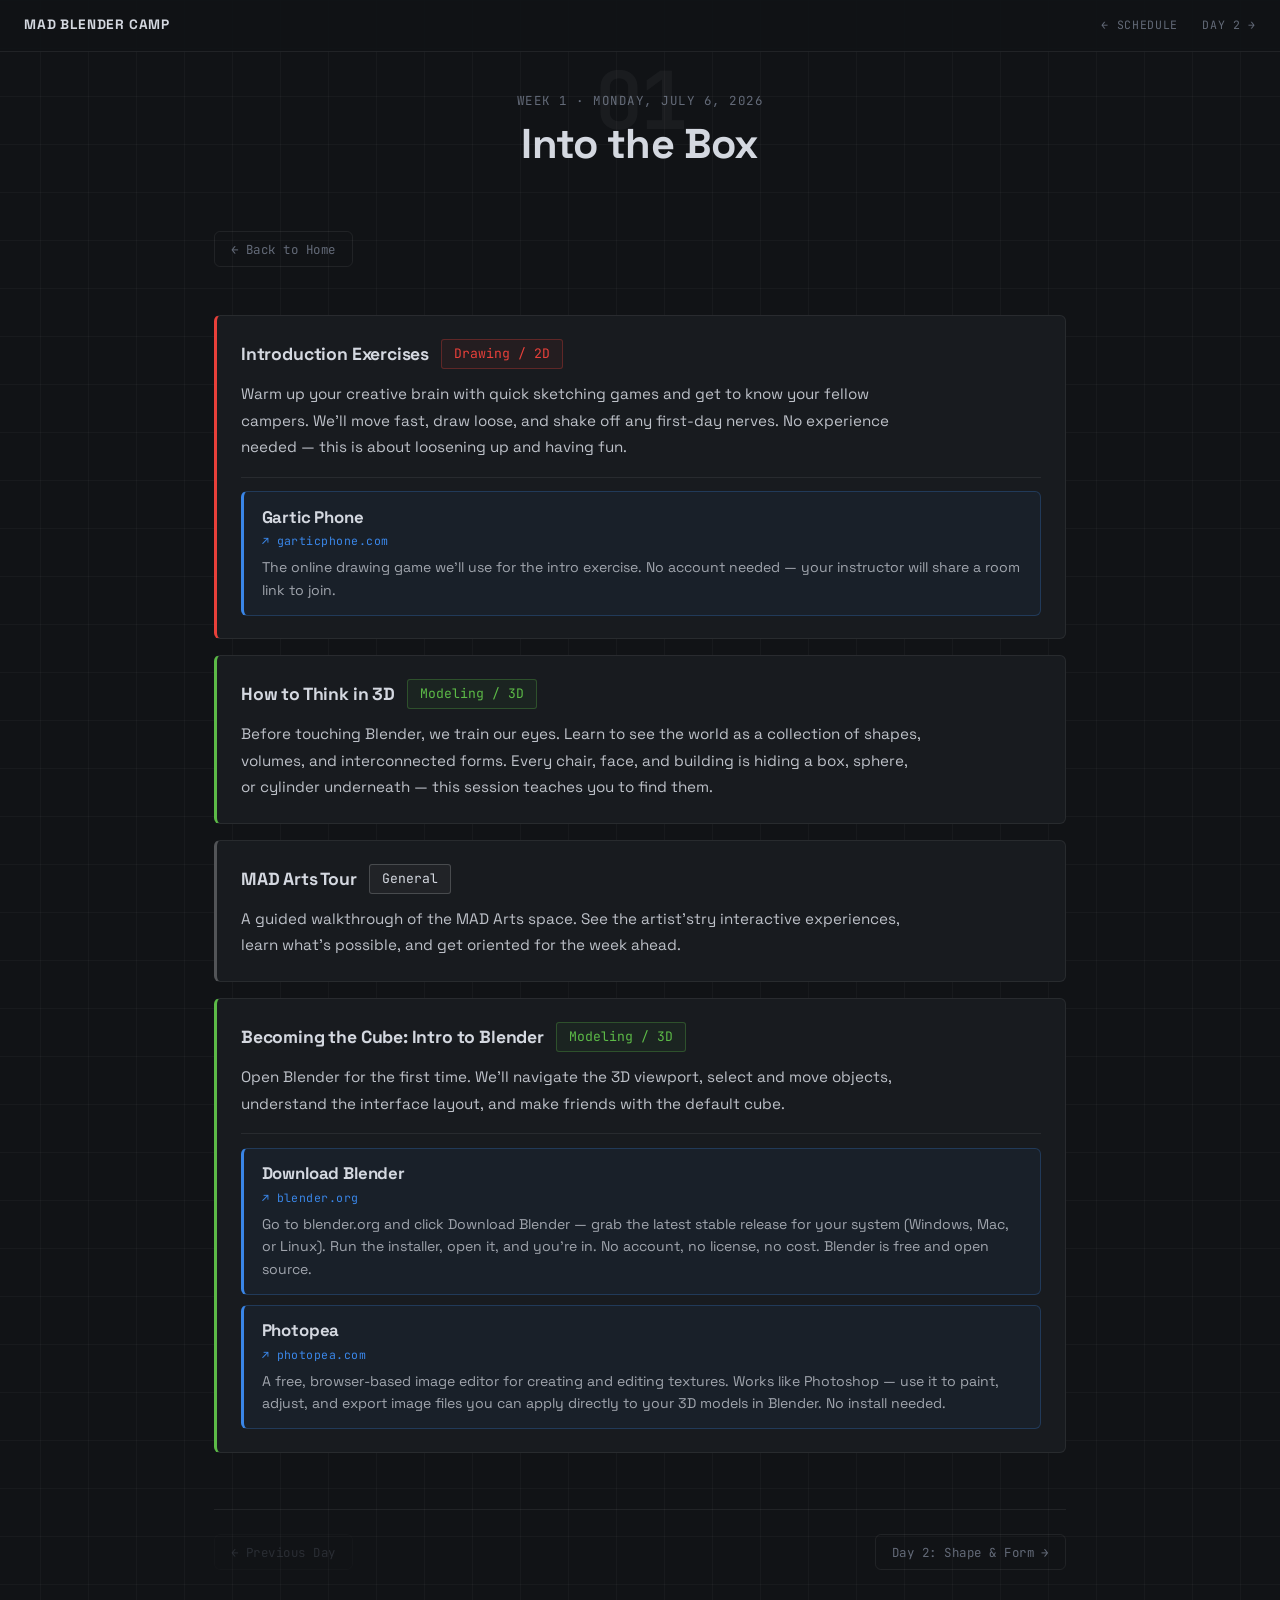
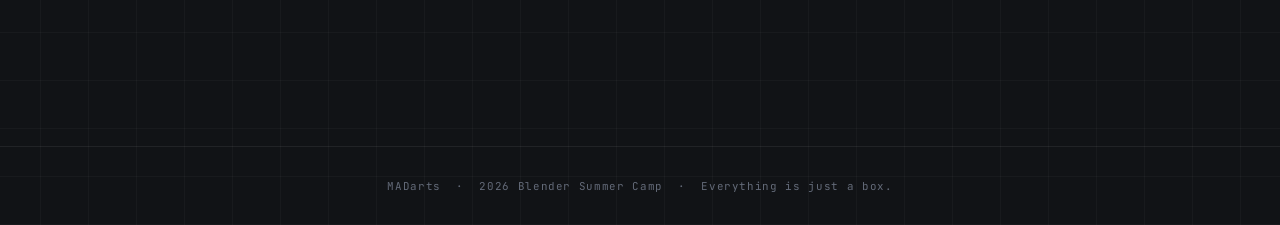
==== commit 546ba427: "Update Becoming the Cube and MAD Arts Tour descriptions on Day 1" ====
--- a/day1.html
+++ b/day1.html
@@ -60,7 +60,7 @@
         <span class="session other">General</span>
       </div>
       <p class="session-detail-desc">
-        A guided walkthrough of the MAD Arts space. See past camper work, meet the instructors, learn what's possible, and get oriented for the week ahead.
+        A guided walkthrough of the MAD Arts space. See the artist'stry interactive experiences, learn what's possible, and get oriented for the week ahead.
       </p>
     </article>
 
@@ -70,10 +70,10 @@
         <span class="session modeling">Modeling / 3D</span>
       </div>
       <p class="session-detail-desc">
-        Open Blender for the first time. We'll navigate the 3D viewport, select and move objects, understand the interface layout, and make friends with the default cube. Ian Hubert's rule: everything is just a box — this is where it starts.
+        Open Blender for the first time. We'll navigate the 3D viewport, select and move objects, understand the interface layout, and make friends with the default cube.
       </p>
       <div class="session-links">
-        <a href="https://blender.org/" target="_blank" rel="noopener noreferrer" class="session-link">
+        <a href="https://www.blender.org/download/" target="_blank" rel="noopener noreferrer" class="session-link">
           <span class="session-link-name">Download Blender</span>
           <span class="session-link-url">↗ blender.org</span>
           <span class="session-link-desc">Go to blender.org and click Download Blender — grab the latest stable release for your system (Windows, Mac, or Linux). Run the installer, open it, and you're in. No account, no license, no cost. Blender is free and open source.</span>
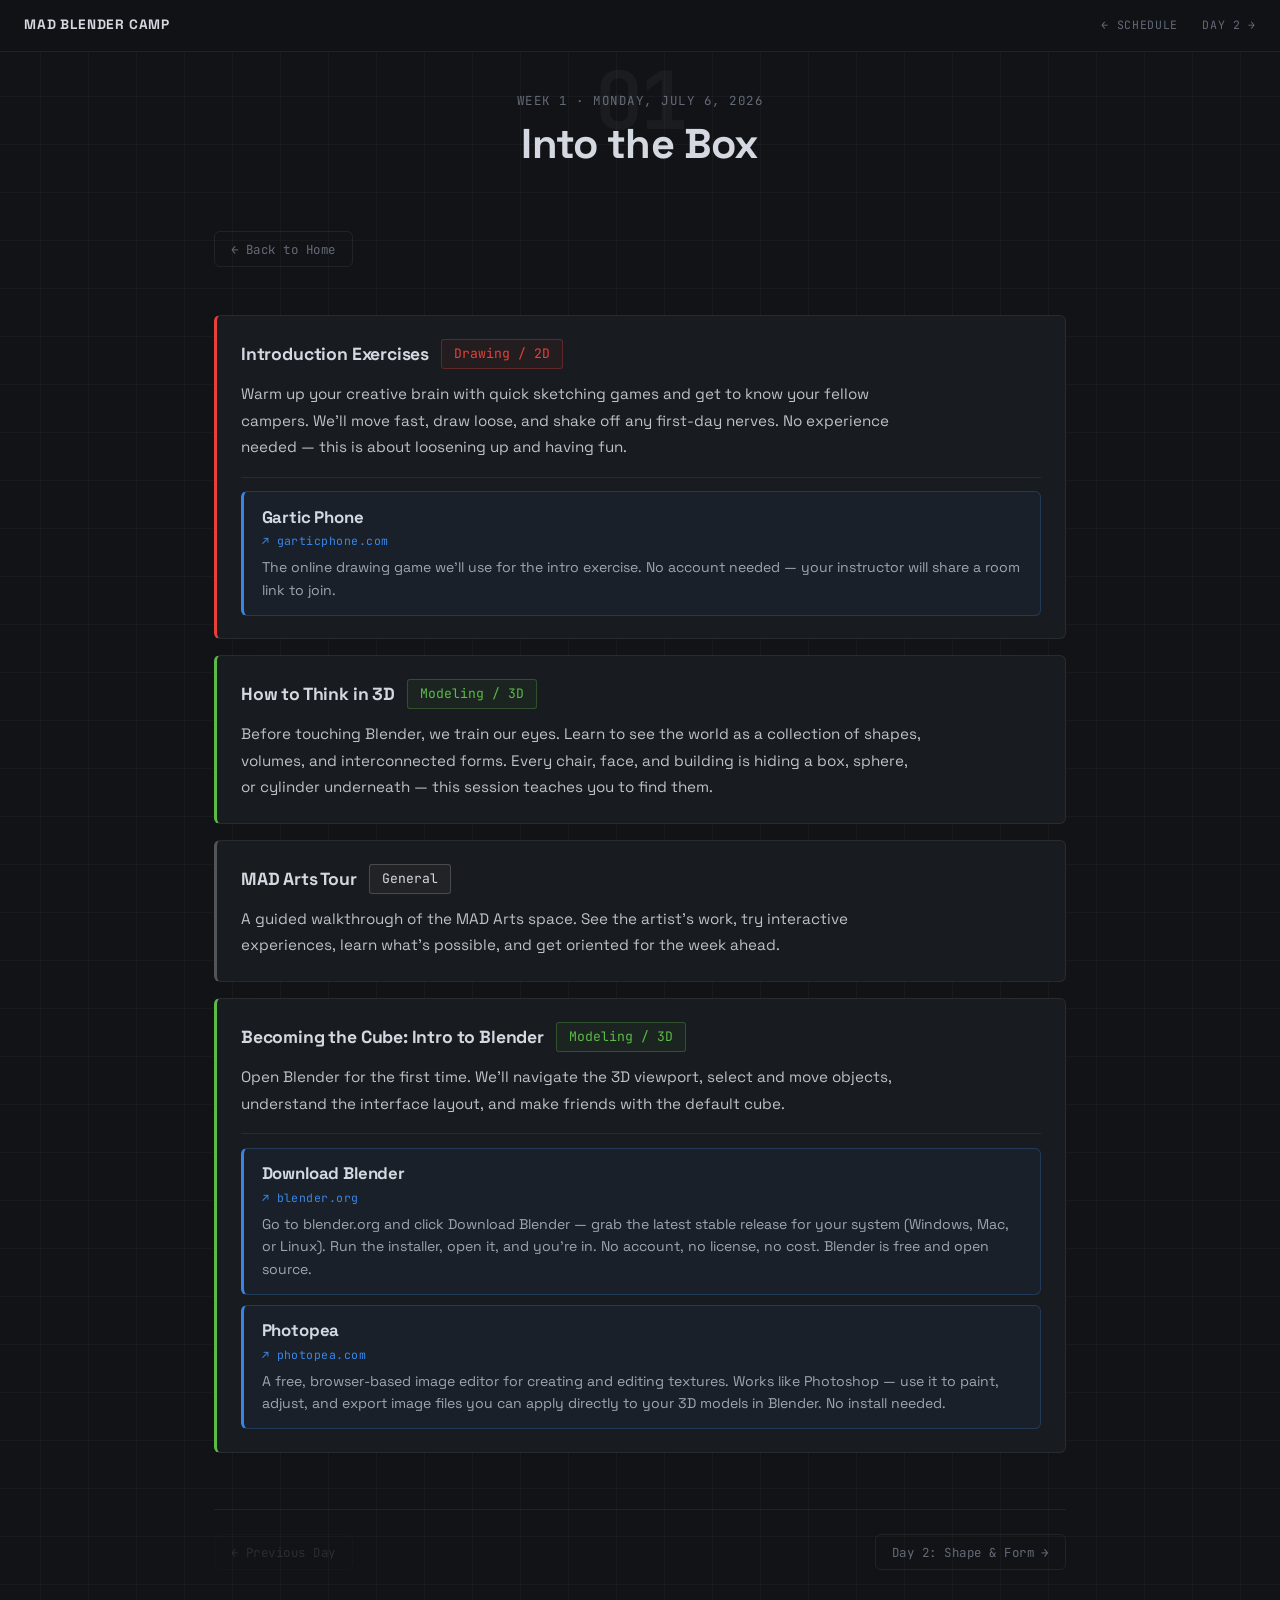
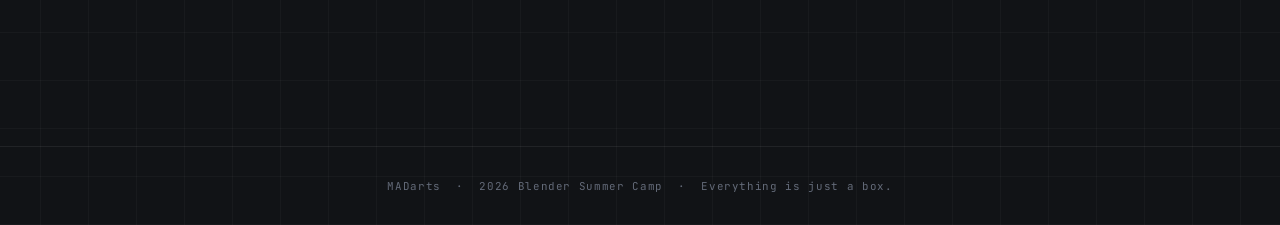
==== commit 71d20618: "Fix MAD Arts Tour description typo" ====
--- a/day1.html
+++ b/day1.html
@@ -60,7 +60,7 @@
         <span class="session other">General</span>
       </div>
       <p class="session-detail-desc">
-        A guided walkthrough of the MAD Arts space. See the artist'stry interactive experiences, learn what's possible, and get oriented for the week ahead.
+        A guided walkthrough of the MAD Arts space. See the artist's work, try interactive experiences, learn what's possible, and get oriented for the week ahead.
       </p>
     </article>
 
